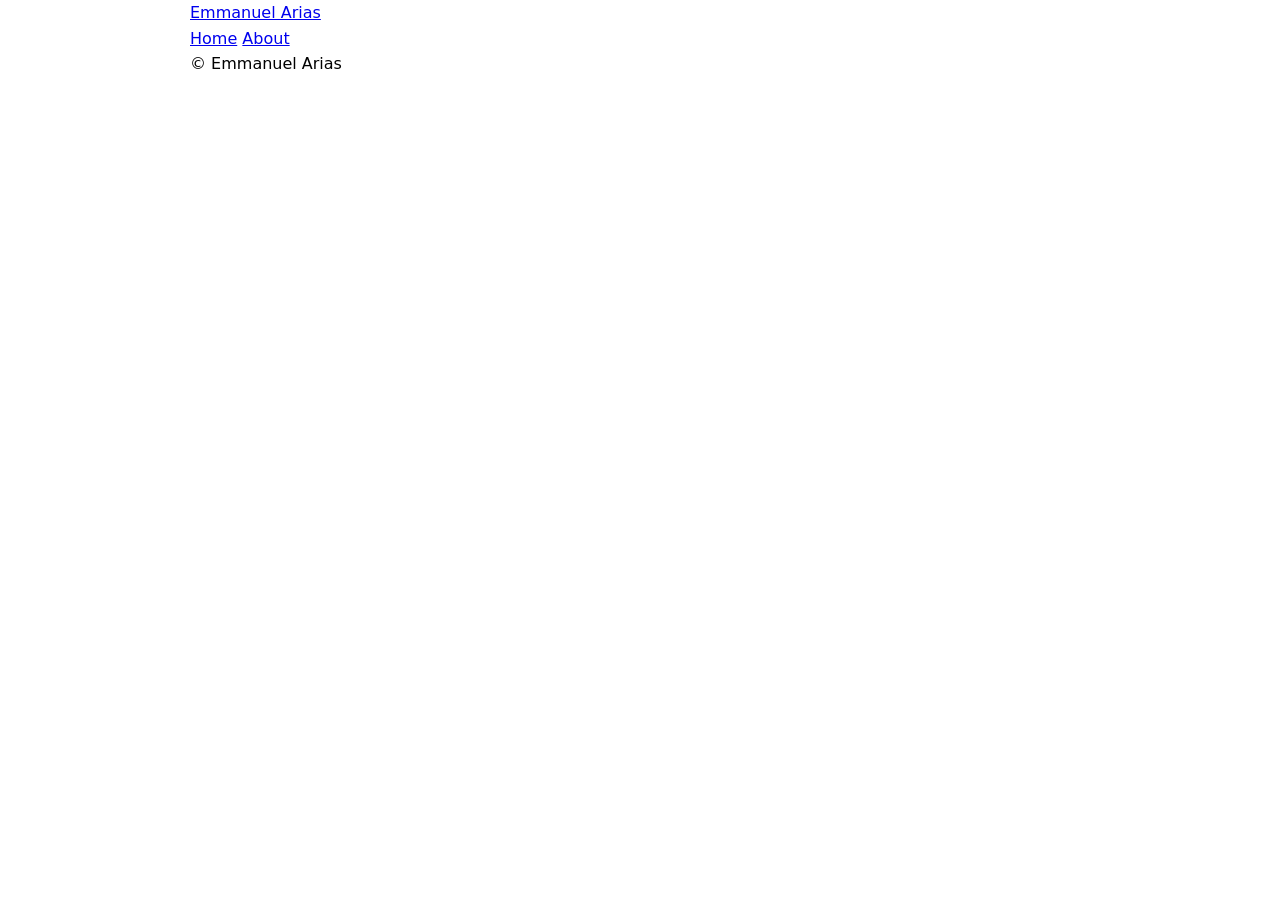
==== index.html @ 70fbaf6b "feat(structure): add html skeleton for the home page" ====
<!DOCTYPE html>
<html lang="en">
  <head>
    <meta charset="UTF-8" />
    <meta name="viewport" content="width=device-width, initial-scale=1.0" />
    <title>Emmanuel Arias - Portfolio</title>
    <link rel="stylesheet" href="style.css" />
  </head>
  <body>
    <header class="site-header">
      <a class="brand" href="index.html">Emmanuel Arias</a>
      <nav class="site-nav">
        <a href="index.html">Home</a>
        <a href="about.html">About</a>
      </nav>
    </header>

    <main class="container">
      <section id="hero"></section>
      <section id="projects"></section>
      <section id="skills"></section>
    </main>

    <footer class="site-footer">
      <p>&copy; <span id="year"></span> Emmanuel Arias</p>
    </footer>
  </body>
</html>
---- style.css ----
/* Base reset and layout container.
   Visual theming is added in the feature/add-styling branch. */

* {
  margin: 0;
  padding: 0;
  box-sizing: border-box;
}

body {
  font-family: system-ui, -apple-system, "Segoe UI", sans-serif;
  line-height: 1.6;
}

.container {
  width: min(100% - 2rem, 900px);
  margin-inline: auto;
}

.site-header,
.site-footer {
  width: min(100% - 2rem, 900px);
  margin-inline: auto;
}
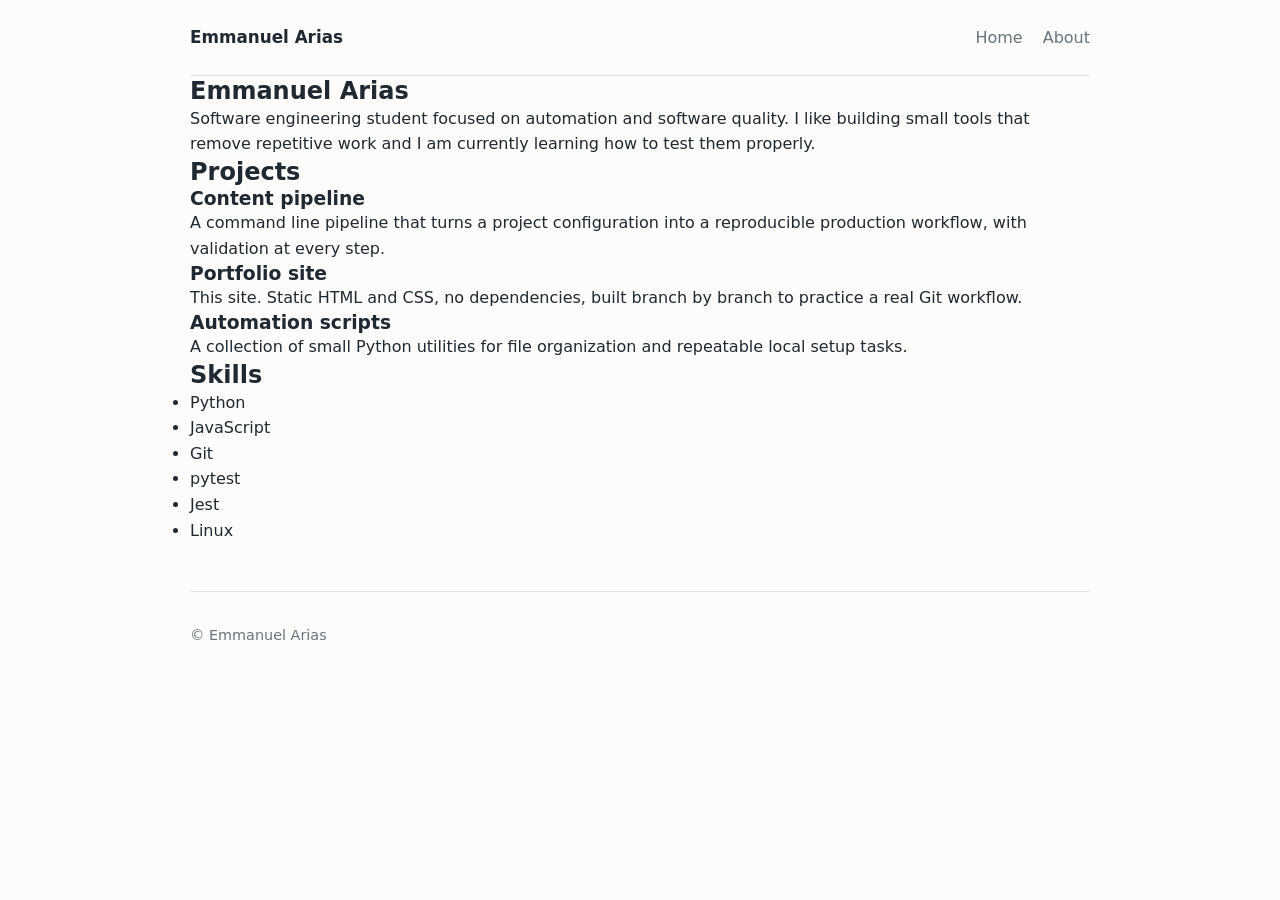
==== commit d0430c3d: "feat(content): write hero, projects and skills sections" ====
--- a/index.html
+++ b/index.html
@@ -16,9 +16,51 @@
     </header>
 
     <main class="container">
-      <section id="hero"></section>
-      <section id="projects"></section>
-      <section id="skills"></section>
+      <section id="hero">
+        <h1>Emmanuel Arias</h1>
+        <p>
+          Software engineering student focused on automation and software
+          quality. I like building small tools that remove repetitive work and
+          I am currently learning how to test them properly.
+        </p>
+      </section>
+      <section id="projects">
+        <h2>Projects</h2>
+        <div class="card-grid">
+          <article class="card">
+            <h3>Content pipeline</h3>
+            <p>
+              A command line pipeline that turns a project configuration into a
+              reproducible production workflow, with validation at every step.
+            </p>
+          </article>
+          <article class="card">
+            <h3>Portfolio site</h3>
+            <p>
+              This site. Static HTML and CSS, no dependencies, built branch by
+              branch to practice a real Git workflow.
+            </p>
+          </article>
+          <article class="card">
+            <h3>Automation scripts</h3>
+            <p>
+              A collection of small Python utilities for file organization and
+              repeatable local setup tasks.
+            </p>
+          </article>
+        </div>
+      </section>
+      <section id="skills">
+        <h2>Skills</h2>
+        <ul class="tag-list">
+          <li>Python</li>
+          <li>JavaScript</li>
+          <li>Git</li>
+          <li>pytest</li>
+          <li>Jest</li>
+          <li>Linux</li>
+        </ul>
+      </section>
     </main>
 
     <footer class="site-footer">
--- a/style.css
+++ b/style.css
@@ -1,5 +1,15 @@
-/* Base reset and layout container.
-   Visual theming is added in the feature/add-styling branch. */
+/* Design tokens */
+
+:root {
+  --bg: #fdfcfa;
+  --surface: #ffffff;
+  --text: #1f2933;
+  --muted: #66757f;
+  --accent: #2f6f4e;
+  --border: #e3e1dc;
+  --radius: 10px;
+  --space: 1rem;
+}
 
 * {
   margin: 0;
@@ -10,6 +20,19 @@
 body {
   font-family: system-ui, -apple-system, "Segoe UI", sans-serif;
   line-height: 1.6;
+  color: var(--text);
+  background-color: var(--bg);
+}
+
+h1,
+h2,
+h3 {
+  line-height: 1.25;
+  font-weight: 650;
+}
+
+a {
+  color: var(--accent);
 }
 
 .container {
@@ -22,3 +45,46 @@
   width: min(100% - 2rem, 900px);
   margin-inline: auto;
 }
+
+/* Header and navigation */
+
+.site-header {
+  display: flex;
+  align-items: center;
+  justify-content: space-between;
+  gap: var(--space);
+  padding-block: 1.5rem;
+  border-bottom: 1px solid var(--border);
+}
+
+.brand {
+  font-weight: 700;
+  font-size: 1.05rem;
+  text-decoration: none;
+  color: var(--text);
+}
+
+.site-nav {
+  display: flex;
+  gap: 1.25rem;
+}
+
+.site-nav a {
+  text-decoration: none;
+  color: var(--muted);
+}
+
+.site-nav a:hover,
+.site-nav a:focus-visible {
+  color: var(--accent);
+}
+
+/* Footer */
+
+.site-footer {
+  padding-block: 2rem;
+  margin-top: 3rem;
+  border-top: 1px solid var(--border);
+  color: var(--muted);
+  font-size: 0.9rem;
+}
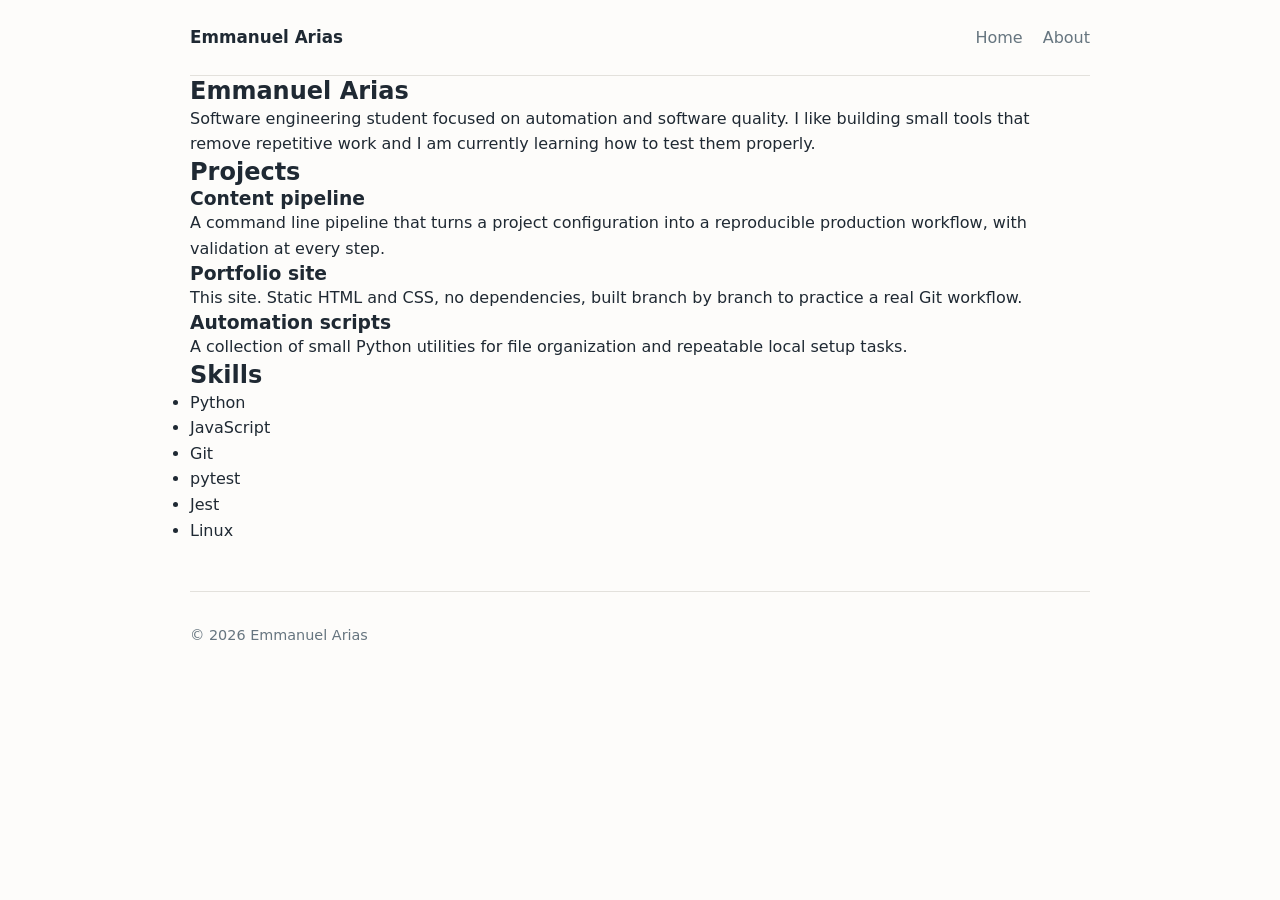
==== commit f45e3934: "feat(scripts): add footer year stamp and active navigation link" ====
--- a/index.html
+++ b/index.html
@@ -66,5 +66,6 @@
     <footer class="site-footer">
       <p>&copy; <span id="year"></span> Emmanuel Arias</p>
     </footer>
+    <script src="script.js"></script>
   </body>
 </html>
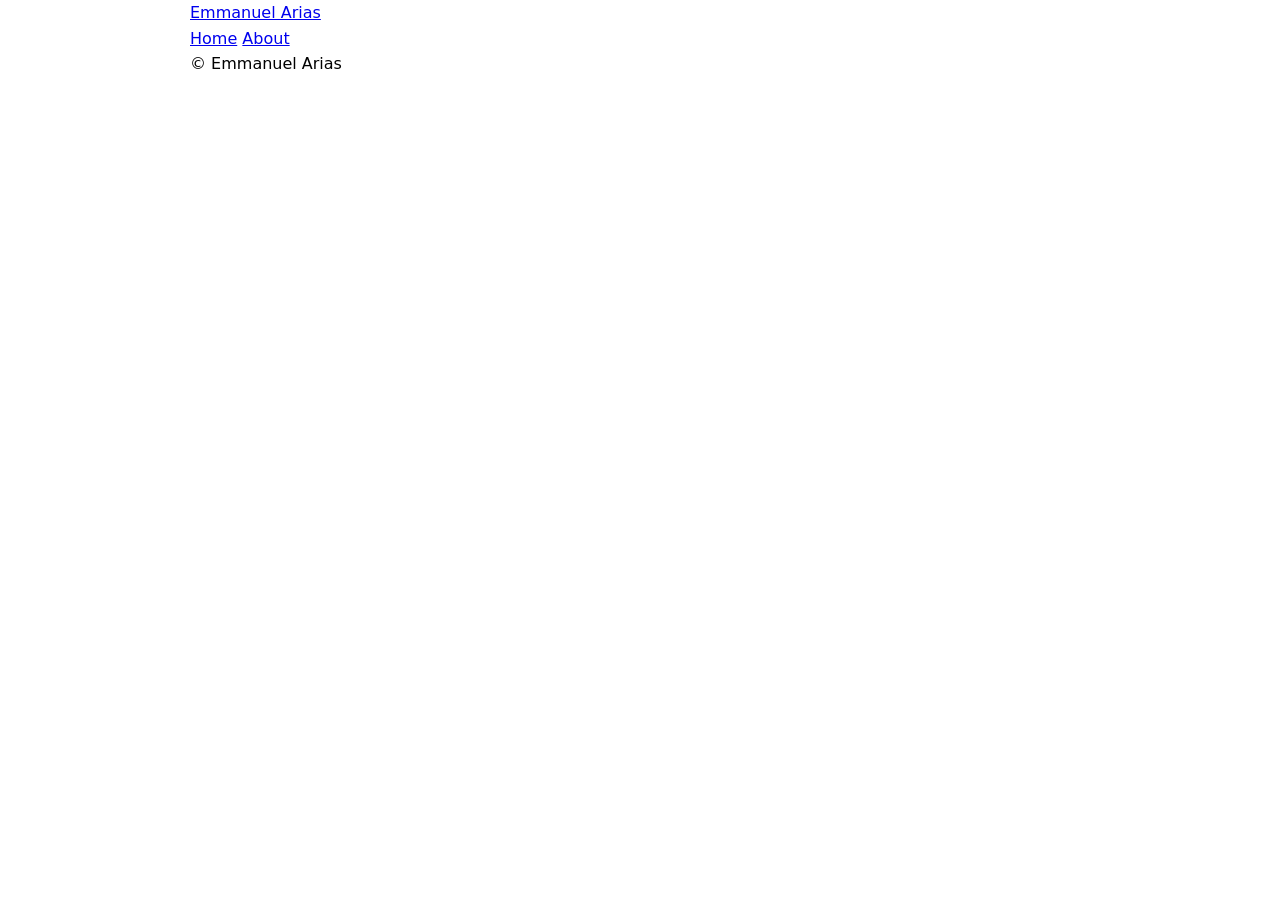
==== commit 6bc1f27c: "Merge pull request #1 from yair91/feature/initial-structure feat: add site structure and base styles" ====
--- a/index.html
+++ b/index.html
@@ -16,56 +16,13 @@
     </header>
 
     <main class="container">
-      <section id="hero">
-        <h1>Emmanuel Arias</h1>
-        <p>
-          Software engineering student focused on automation and software
-          quality. I like building small tools that remove repetitive work and
-          I am currently learning how to test them properly.
-        </p>
-      </section>
-      <section id="projects">
-        <h2>Projects</h2>
-        <div class="card-grid">
-          <article class="card">
-            <h3>Content pipeline</h3>
-            <p>
-              A command line pipeline that turns a project configuration into a
-              reproducible production workflow, with validation at every step.
-            </p>
-          </article>
-          <article class="card">
-            <h3>Portfolio site</h3>
-            <p>
-              This site. Static HTML and CSS, no dependencies, built branch by
-              branch to practice a real Git workflow.
-            </p>
-          </article>
-          <article class="card">
-            <h3>Automation scripts</h3>
-            <p>
-              A collection of small Python utilities for file organization and
-              repeatable local setup tasks.
-            </p>
-          </article>
-        </div>
-      </section>
-      <section id="skills">
-        <h2>Skills</h2>
-        <ul class="tag-list">
-          <li>Python</li>
-          <li>JavaScript</li>
-          <li>Git</li>
-          <li>pytest</li>
-          <li>Jest</li>
-          <li>Linux</li>
-        </ul>
-      </section>
+      <section id="hero"></section>
+      <section id="projects"></section>
+      <section id="skills"></section>
     </main>
 
     <footer class="site-footer">
       <p>&copy; <span id="year"></span> Emmanuel Arias</p>
     </footer>
-    <script src="script.js"></script>
   </body>
 </html>
--- a/style.css
+++ b/style.css
@@ -1,15 +1,5 @@
-/* Design tokens */
-
-:root {
-  --bg: #fdfcfa;
-  --surface: #ffffff;
-  --text: #1f2933;
-  --muted: #66757f;
-  --accent: #2f6f4e;
-  --border: #e3e1dc;
-  --radius: 10px;
-  --space: 1rem;
-}
+/* Base reset and layout container.
+   Visual theming is added in the feature/add-styling branch. */
 
 * {
   margin: 0;
@@ -20,19 +10,6 @@
 body {
   font-family: system-ui, -apple-system, "Segoe UI", sans-serif;
   line-height: 1.6;
-  color: var(--text);
-  background-color: var(--bg);
-}
-
-h1,
-h2,
-h3 {
-  line-height: 1.25;
-  font-weight: 650;
-}
-
-a {
-  color: var(--accent);
 }
 
 .container {
@@ -45,46 +22,3 @@
   width: min(100% - 2rem, 900px);
   margin-inline: auto;
 }
-
-/* Header and navigation */
-
-.site-header {
-  display: flex;
-  align-items: center;
-  justify-content: space-between;
-  gap: var(--space);
-  padding-block: 1.5rem;
-  border-bottom: 1px solid var(--border);
-}
-
-.brand {
-  font-weight: 700;
-  font-size: 1.05rem;
-  text-decoration: none;
-  color: var(--text);
-}
-
-.site-nav {
-  display: flex;
-  gap: 1.25rem;
-}
-
-.site-nav a {
-  text-decoration: none;
-  color: var(--muted);
-}
-
-.site-nav a:hover,
-.site-nav a:focus-visible {
-  color: var(--accent);
-}
-
-/* Footer */
-
-.site-footer {
-  padding-block: 2rem;
-  margin-top: 3rem;
-  border-top: 1px solid var(--border);
-  color: var(--muted);
-  font-size: 0.9rem;
-}
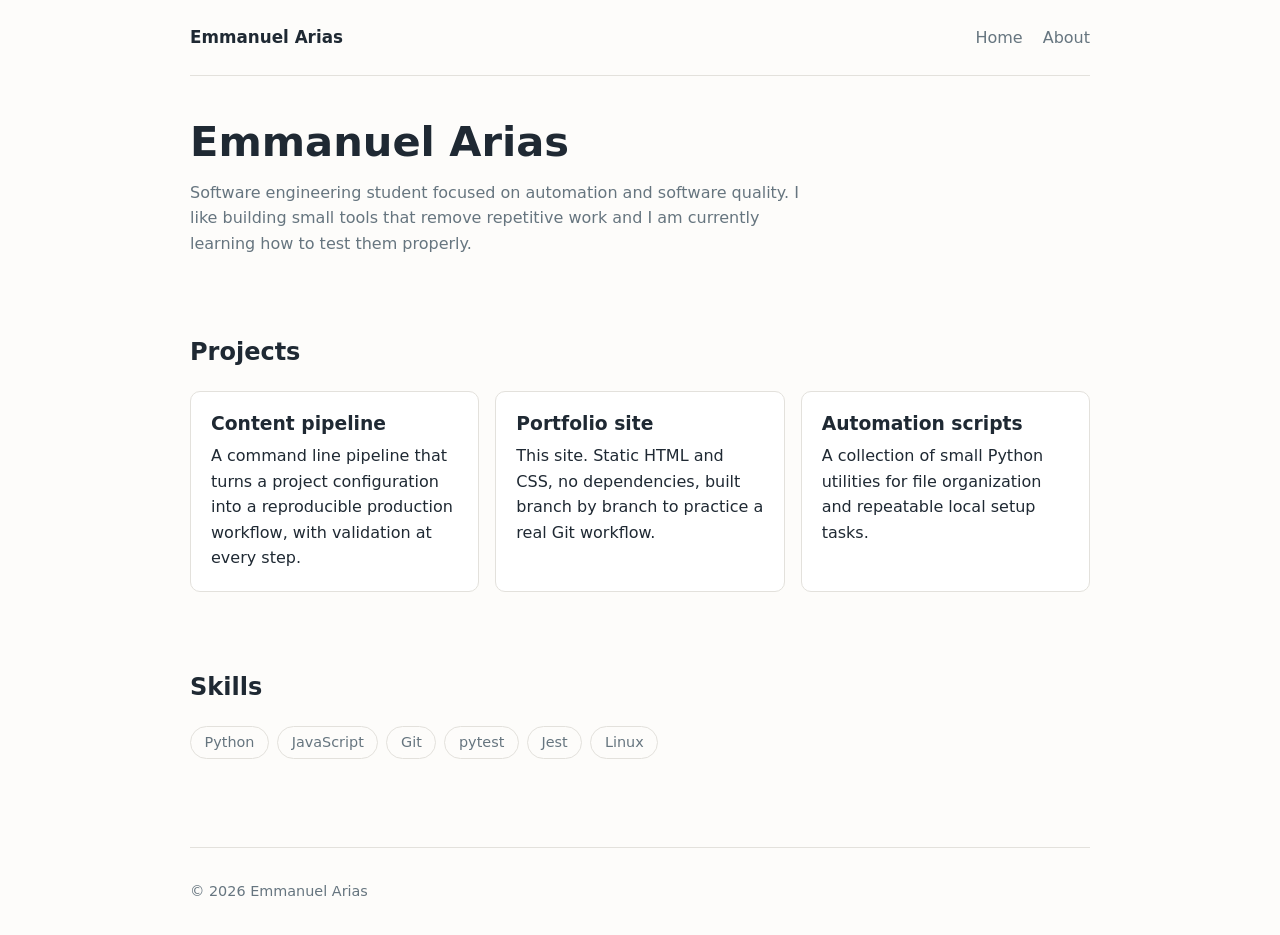
==== commit 31bdec67: "Merge pull request #3 from yair91/feature/add-content feat: add page content and progressive enhance" ====
--- a/index.html
+++ b/index.html
@@ -16,13 +16,56 @@
     </header>
 
     <main class="container">
-      <section id="hero"></section>
-      <section id="projects"></section>
-      <section id="skills"></section>
+      <section id="hero">
+        <h1>Emmanuel Arias</h1>
+        <p>
+          Software engineering student focused on automation and software
+          quality. I like building small tools that remove repetitive work and
+          I am currently learning how to test them properly.
+        </p>
+      </section>
+      <section id="projects">
+        <h2>Projects</h2>
+        <div class="card-grid">
+          <article class="card">
+            <h3>Content pipeline</h3>
+            <p>
+              A command line pipeline that turns a project configuration into a
+              reproducible production workflow, with validation at every step.
+            </p>
+          </article>
+          <article class="card">
+            <h3>Portfolio site</h3>
+            <p>
+              This site. Static HTML and CSS, no dependencies, built branch by
+              branch to practice a real Git workflow.
+            </p>
+          </article>
+          <article class="card">
+            <h3>Automation scripts</h3>
+            <p>
+              A collection of small Python utilities for file organization and
+              repeatable local setup tasks.
+            </p>
+          </article>
+        </div>
+      </section>
+      <section id="skills">
+        <h2>Skills</h2>
+        <ul class="tag-list">
+          <li>Python</li>
+          <li>JavaScript</li>
+          <li>Git</li>
+          <li>pytest</li>
+          <li>Jest</li>
+          <li>Linux</li>
+        </ul>
+      </section>
     </main>
 
     <footer class="site-footer">
       <p>&copy; <span id="year"></span> Emmanuel Arias</p>
     </footer>
+    <script src="script.js"></script>
   </body>
 </html>
--- a/style.css
+++ b/style.css
@@ -1,5 +1,15 @@
-/* Base reset and layout container.
-   Visual theming is added in the feature/add-styling branch. */
+/* Design tokens */
+
+:root {
+  --bg: #fdfcfa;
+  --surface: #ffffff;
+  --text: #1f2933;
+  --muted: #66757f;
+  --accent: #2f6f4e;
+  --border: #e3e1dc;
+  --radius: 10px;
+  --space: 1rem;
+}
 
 * {
   margin: 0;
@@ -10,6 +20,19 @@
 body {
   font-family: system-ui, -apple-system, "Segoe UI", sans-serif;
   line-height: 1.6;
+  color: var(--text);
+  background-color: var(--bg);
+}
+
+h1,
+h2,
+h3 {
+  line-height: 1.25;
+  font-weight: 650;
+}
+
+a {
+  color: var(--accent);
 }
 
 .container {
@@ -22,3 +45,110 @@
   width: min(100% - 2rem, 900px);
   margin-inline: auto;
 }
+
+/* Header and navigation */
+
+.site-header {
+  display: flex;
+  align-items: center;
+  justify-content: space-between;
+  gap: var(--space);
+  padding-block: 1.5rem;
+  border-bottom: 1px solid var(--border);
+}
+
+.brand {
+  font-weight: 700;
+  font-size: 1.05rem;
+  text-decoration: none;
+  color: var(--text);
+}
+
+.site-nav {
+  display: flex;
+  gap: 1.25rem;
+}
+
+.site-nav a {
+  text-decoration: none;
+  color: var(--muted);
+}
+
+.site-nav a:hover,
+.site-nav a:focus-visible {
+  color: var(--accent);
+}
+
+/* Footer */
+
+.site-footer {
+  padding-block: 2rem;
+  margin-top: 3rem;
+  border-top: 1px solid var(--border);
+  color: var(--muted);
+  font-size: 0.9rem;
+}
+
+/* Sections and cards */
+
+main section {
+  padding-block: 2.5rem;
+}
+
+#hero h1 {
+  font-size: clamp(1.8rem, 5vw, 2.6rem);
+}
+
+#hero p {
+  color: var(--muted);
+  max-width: 60ch;
+  margin-top: 0.75rem;
+}
+
+.card-grid {
+  display: grid;
+  grid-template-columns: repeat(auto-fit, minmax(240px, 1fr));
+  gap: var(--space);
+  margin-top: 1.5rem;
+}
+
+.card {
+  background-color: var(--surface);
+  border: 1px solid var(--border);
+  border-radius: var(--radius);
+  padding: 1.25rem;
+}
+
+.card h3 {
+  margin-bottom: 0.5rem;
+}
+
+.tag-list {
+  display: flex;
+  flex-wrap: wrap;
+  gap: 0.5rem;
+  list-style: none;
+  margin-top: 1.5rem;
+}
+
+.tag-list li {
+  border: 1px solid var(--border);
+  border-radius: 999px;
+  padding: 0.25rem 0.85rem;
+  font-size: 0.9rem;
+  color: var(--muted);
+}
+
+/* Small screens */
+
+@media (max-width: 540px) {
+  .site-header {
+    flex-direction: column;
+    align-items: flex-start;
+    gap: 0.75rem;
+  }
+
+  main section {
+    padding-block: 2rem;
+  }
+}
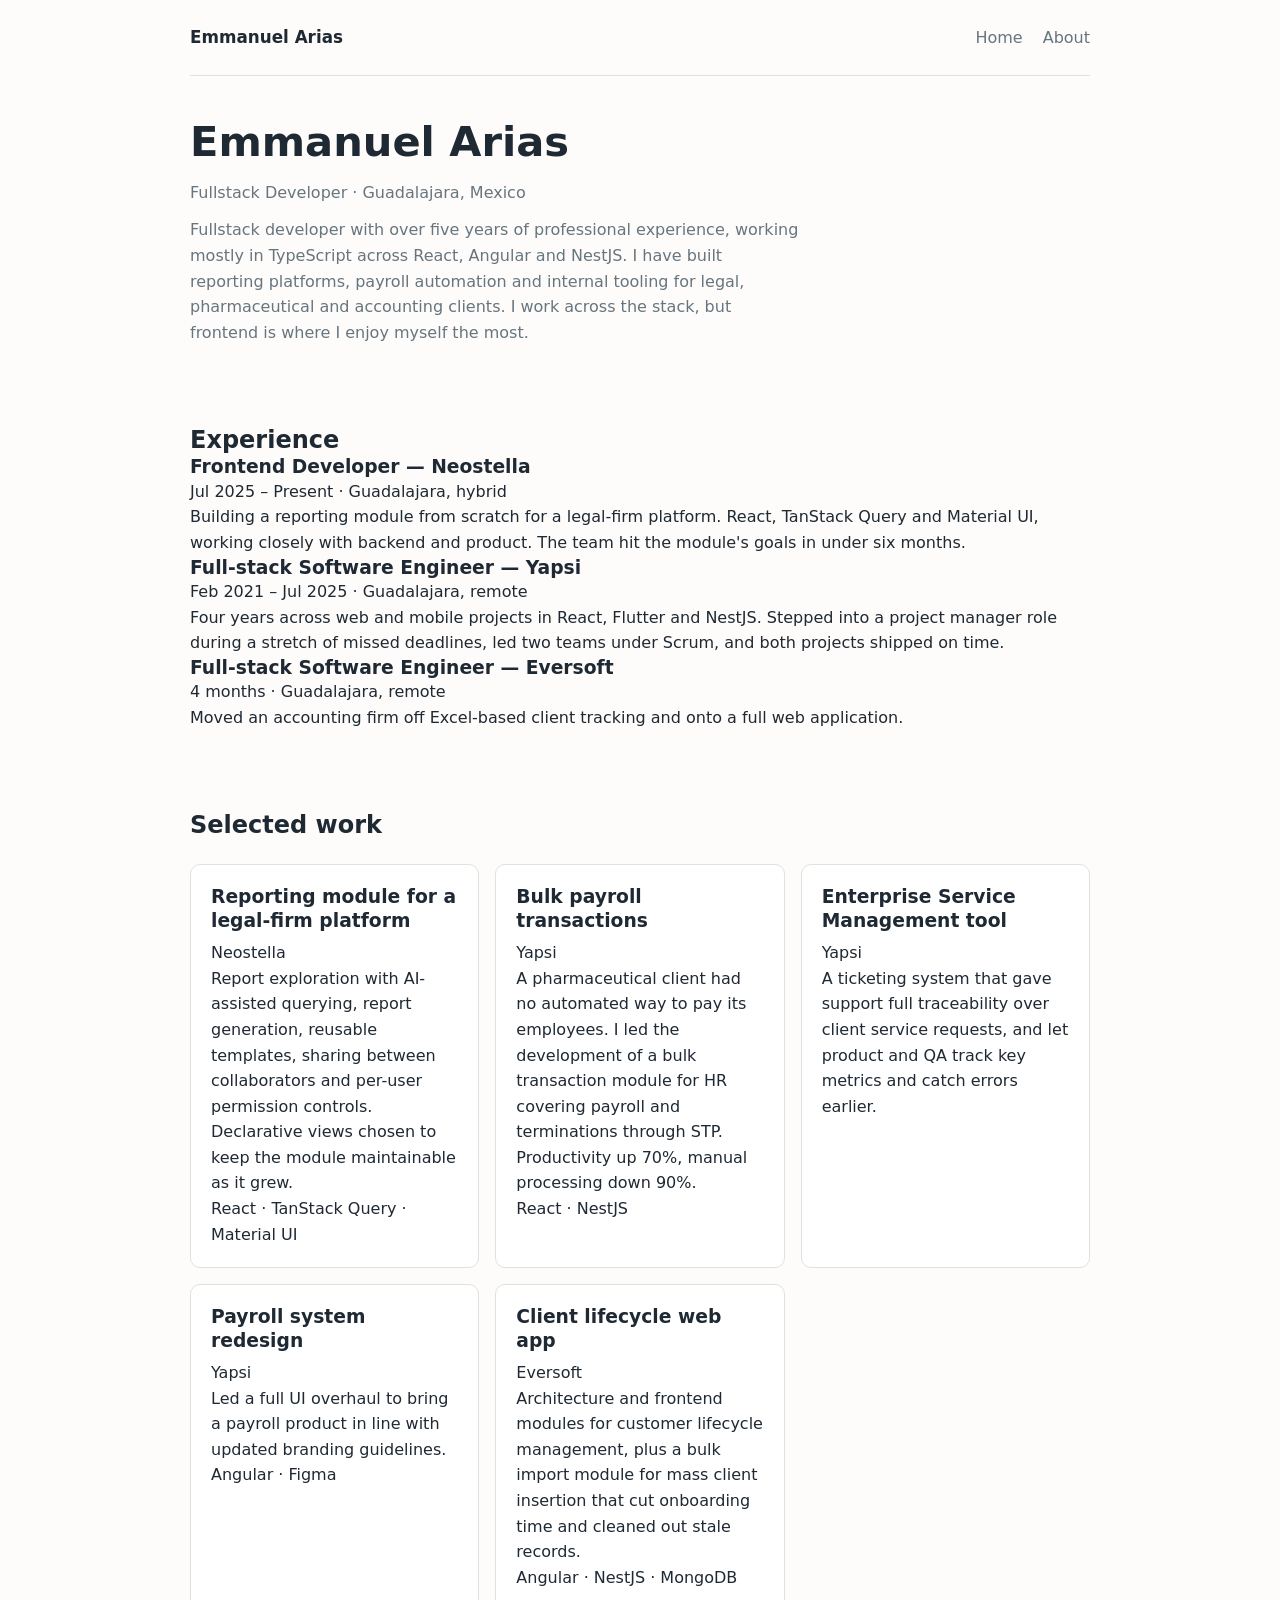
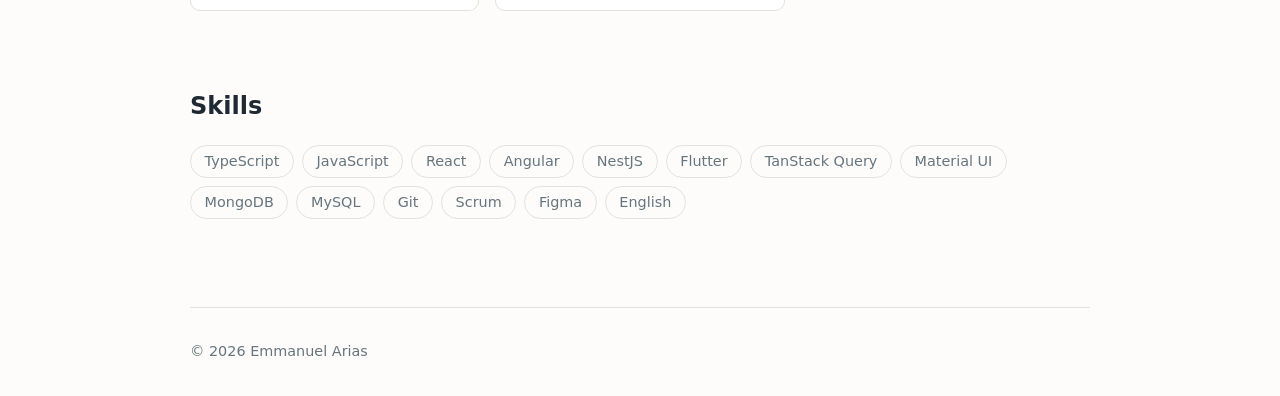
==== commit aa9f1d69: "feat(content): replace placeholder copy with real experience and selected work" ====
--- a/index.html
+++ b/index.html
@@ -18,47 +18,127 @@
     <main class="container">
       <section id="hero">
         <h1>Emmanuel Arias</h1>
+        <p class="subtitle">Fullstack Developer &middot; Guadalajara, Mexico</p>
         <p>
-          Software engineering student focused on automation and software
-          quality. I like building small tools that remove repetitive work and
-          I am currently learning how to test them properly.
+          Fullstack developer with over five years of professional experience,
+          working mostly in TypeScript across React, Angular and NestJS. I have
+          built reporting platforms, payroll automation and internal tooling for
+          legal, pharmaceutical and accounting clients. I work across the stack,
+          but frontend is where I enjoy myself the most.
         </p>
       </section>
-      <section id="projects">
-        <h2>Projects</h2>
+
+      <section id="experience">
+        <h2>Experience</h2>
+
+        <article class="role">
+          <h3>Frontend Developer &mdash; Neostella</h3>
+          <p class="role-meta">Jul 2025 &ndash; Present &middot; Guadalajara, hybrid</p>
+          <p>
+            Building a reporting module from scratch for a legal-firm platform.
+            React, TanStack Query and Material UI, working closely with backend
+            and product. The team hit the module's goals in under six months.
+          </p>
+        </article>
+
+        <article class="role">
+          <h3>Full-stack Software Engineer &mdash; Yapsi</h3>
+          <p class="role-meta">Feb 2021 &ndash; Jul 2025 &middot; Guadalajara, remote</p>
+          <p>
+            Four years across web and mobile projects in React, Flutter and
+            NestJS. Stepped into a project manager role during a stretch of
+            missed deadlines, led two teams under Scrum, and both projects
+            shipped on time.
+          </p>
+        </article>
+
+        <article class="role">
+          <h3>Full-stack Software Engineer &mdash; Eversoft</h3>
+          <p class="role-meta">4 months &middot; Guadalajara, remote</p>
+          <p>
+            Moved an accounting firm off Excel-based client tracking and onto a
+            full web application.
+          </p>
+        </article>
+      </section>
+
+      <section id="work">
+        <h2>Selected work</h2>
         <div class="card-grid">
           <article class="card">
-            <h3>Content pipeline</h3>
+            <h3>Reporting module for a legal-firm platform</h3>
+            <p class="card-meta">Neostella</p>
             <p>
-              A command line pipeline that turns a project configuration into a
-              reproducible production workflow, with validation at every step.
+              Report exploration with AI-assisted querying, report generation,
+              reusable templates, sharing between collaborators and per-user
+              permission controls. Declarative views chosen to keep the module
+              maintainable as it grew.
+            </p>
+            <p class="stack">React &middot; TanStack Query &middot; Material UI</p>
+          </article>
+
+          <article class="card">
+            <h3>Bulk payroll transactions</h3>
+            <p class="card-meta">Yapsi</p>
+            <p>
+              A pharmaceutical client had no automated way to pay its employees.
+              I led the development of a bulk transaction module for HR covering
+              payroll and terminations through STP. Productivity up 70%, manual
+              processing down 90%.
+            </p>
+            <p class="stack">React &middot; NestJS</p>
+          </article>
+
+          <article class="card">
+            <h3>Enterprise Service Management tool</h3>
+            <p class="card-meta">Yapsi</p>
+            <p>
+              A ticketing system that gave support full traceability over client
+              service requests, and let product and QA track key metrics and
+              catch errors earlier.
             </p>
           </article>
+
           <article class="card">
-            <h3>Portfolio site</h3>
+            <h3>Payroll system redesign</h3>
+            <p class="card-meta">Yapsi</p>
             <p>
-              This site. Static HTML and CSS, no dependencies, built branch by
-              branch to practice a real Git workflow.
+              Led a full UI overhaul to bring a payroll product in line with
+              updated branding guidelines.
             </p>
+            <p class="stack">Angular &middot; Figma</p>
           </article>
+
           <article class="card">
-            <h3>Automation scripts</h3>
+            <h3>Client lifecycle web app</h3>
+            <p class="card-meta">Eversoft</p>
             <p>
-              A collection of small Python utilities for file organization and
-              repeatable local setup tasks.
+              Architecture and frontend modules for customer lifecycle
+              management, plus a bulk import module for mass client insertion
+              that cut onboarding time and cleaned out stale records.
             </p>
+            <p class="stack">Angular &middot; NestJS &middot; MongoDB</p>
           </article>
         </div>
       </section>
+
       <section id="skills">
         <h2>Skills</h2>
         <ul class="tag-list">
-          <li>Python</li>
+          <li>TypeScript</li>
           <li>JavaScript</li>
+          <li>React</li>
+          <li>Angular</li>
+          <li>NestJS</li>
+          <li>Flutter</li>
+          <li>TanStack Query</li>
+          <li>Material UI</li>
+          <li>MongoDB</li>
+          <li>MySQL</li>
           <li>Git</li>
-          <li>pytest</li>
-          <li>Jest</li>
-          <li>Linux</li>
+          <li>Scrum</li>
+          <li>Figma</li>
+          <li>English</li>
         </ul>
       </section>
     </main>
